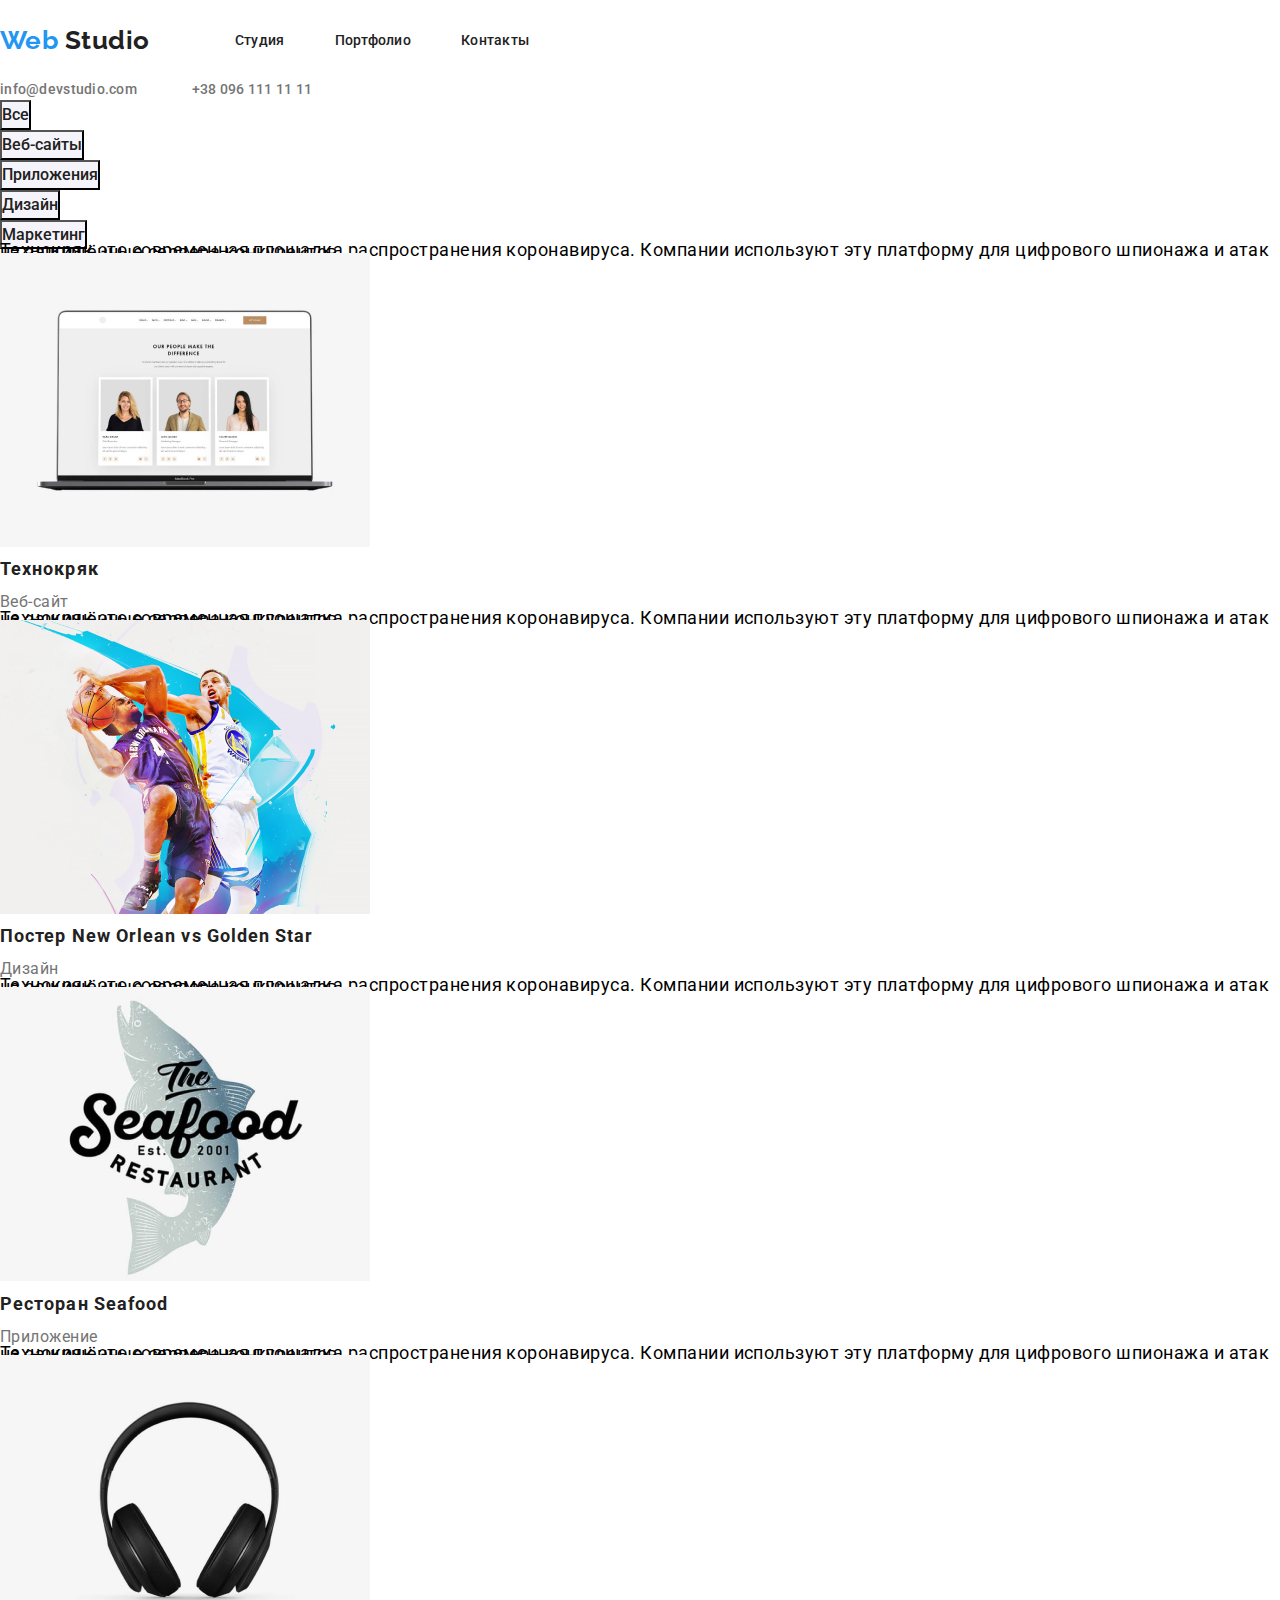
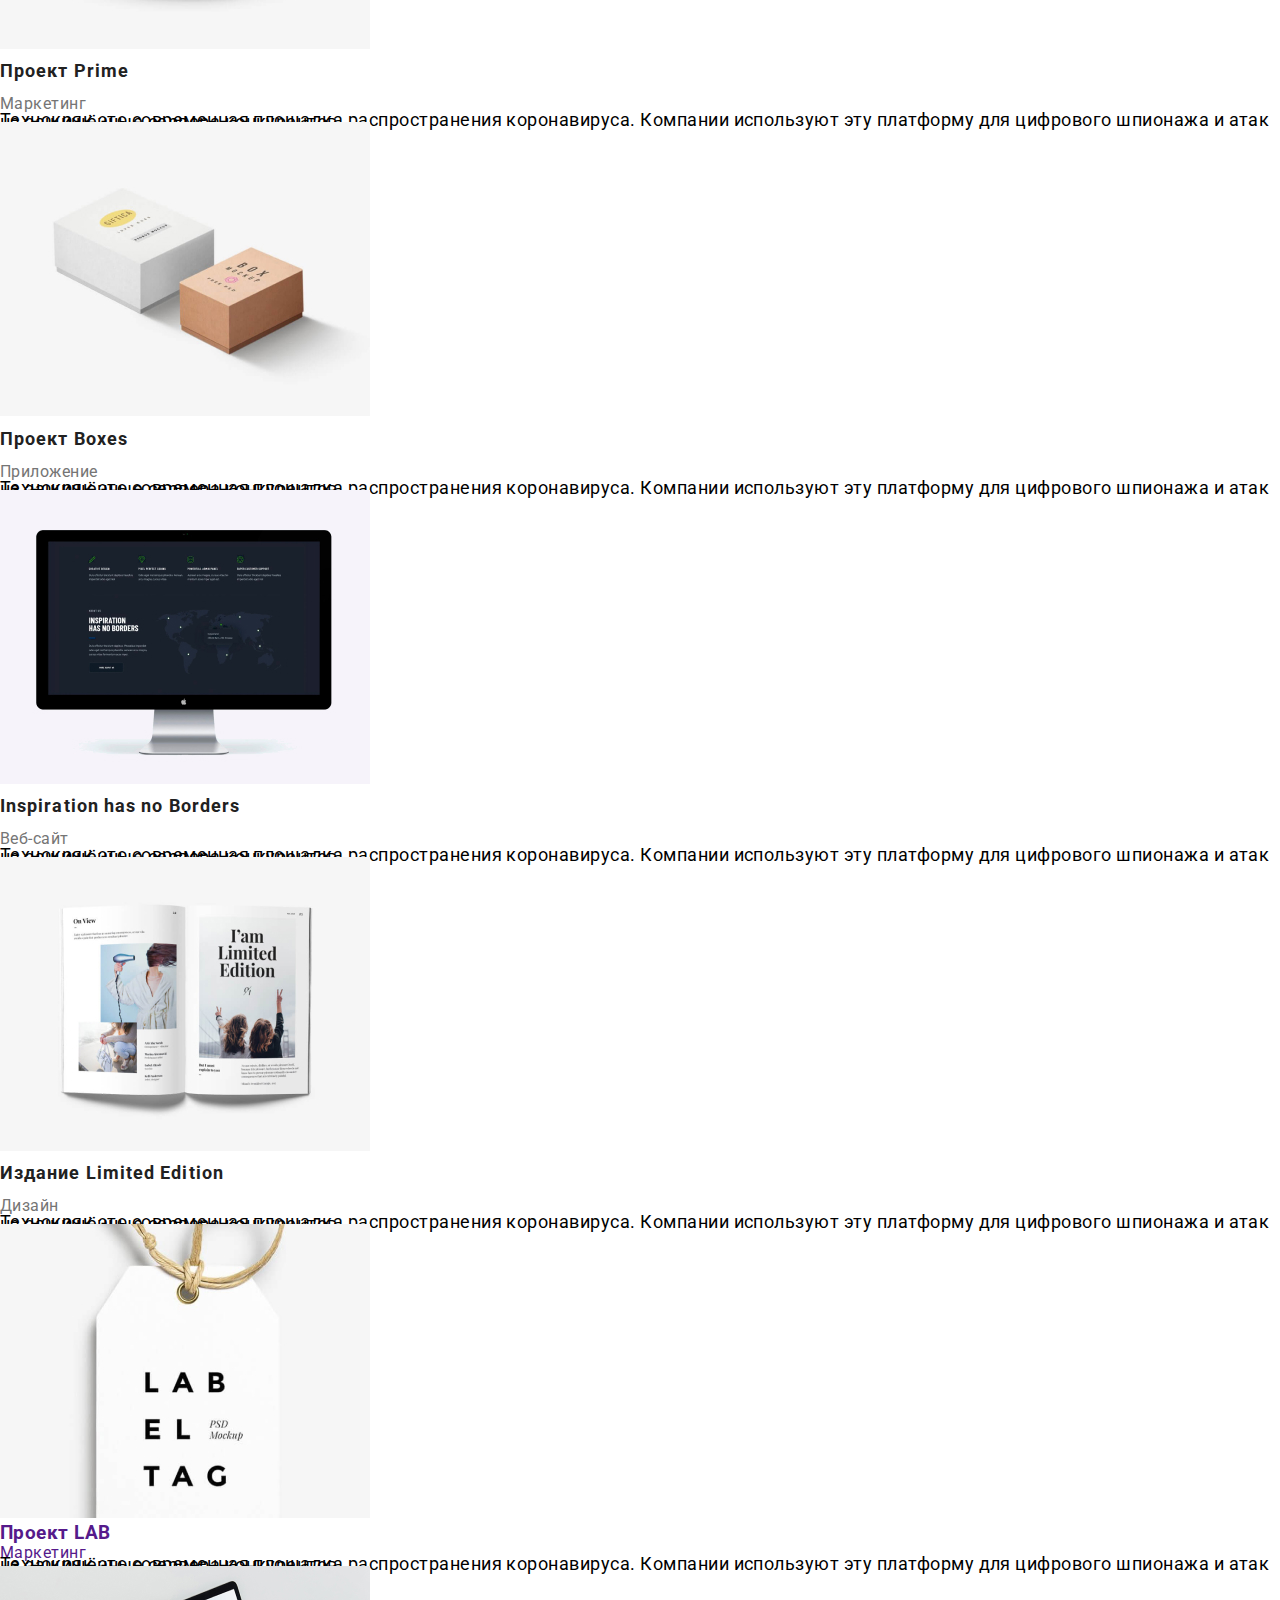
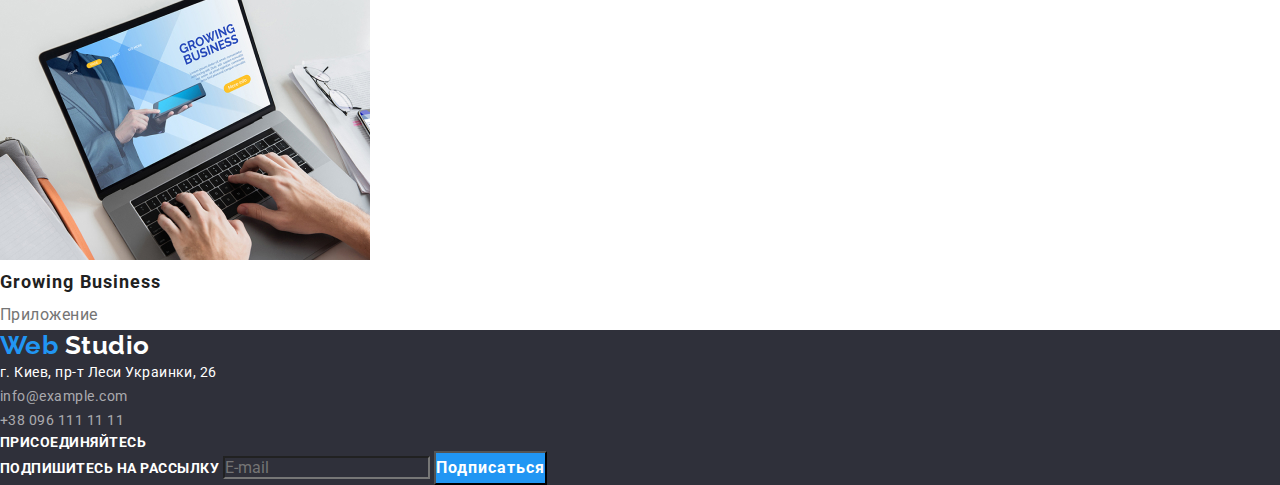
==== portfolio.html @ 24e85479 "Header и Hero" ====
<!DOCTYPE html>
<html lang="en">
<head>
    <meta charset="UTF-8">
    <meta name="viewport" content="width=device-width, initial-scale=1.0">
    <title>Portfolio</title>
    <link href="https://fonts.googleapis.com/css2?family=Raleway:wght@700&family=Roboto:wght@400;500;700;900&display=swap" rel="stylesheet">
    <link rel="stylesheet" href="./css/normalise.css">
    <link rel="stylesheet" href="./css/style.css"> 
    
</head>
<body>
<!-- Шапка сайта  -->
<header class=" Header">  
    <nav class="Navigation">
        <a href="./index.html" lang="en" class="Logo-full"><span class="Logo">Web</span> Studio</a>
  
<Ul class="navigation-list">
      
    <li class="navigation-list-item">
        <a href="./index.html" class="navigation-list-item-link link">Студия</a> 
    </li>
    <li class="navigation-list-item">
        <a href="./portfolio.html" class="navigation-list-item-link link">Портфолио</a> 
    </li>
    <li class="navigation-list-item">
        <a href="" class="navigation-list-item-link link">Контакты</a> 
    </li>
</Ul>
</nav>   
<!-- адресс -->
<address class="header-address">
    <a class="header-address-mail link" href="mailto:info@devstudio.com" >info@devstudio.com</a>
    <a class="header-address-tel link" href="tel:+380961111111" >+38 096 111 11 11</a> 
</address>
</header>
<!-- Основная часть -->
<main>
    <section class="projects-types">
        <h1 hidden > Проекты</h1>
      <ul  class="projects-types-list">
        
          <li class="projects-types-list-item">
              <button type="button" class="projects-list-btn">Все</button>
            </li>
          <li class="projects-list-item" >
              <button  type="button" class="projects-list-btn" >Веб-сайты</button>
            </li>
          <li class="projects-list-item" >
              <button  type="button" class="projects-list-btn" >Приложения</button>
            </li>
          <li class="projects-list-item" >
              <button  type="button" class="projects-list-btn" >Дизайн</button>
            </li>
          <li class="projects-list-item" >
              <button  type="button" class="projects-list-btn" >Маркетинг</button>
            </li>
      </ul>
    </section>
    <section class="projects-works">
    <ul>
        <li class="projects-works-list"> 
            <a href="" class="projects-works-list-link link">
                <p class="projects-works-text">Технокряк это современная площадка распространения коронавируса. Компании используют эту платформу для цифрового шпионажа и атак на защищённые сервера конкурентов.</p>
              <img src="./images-portfolio/img-1.jpg" alt="Проект-1" width="370" height="294">
               <h3 class="projects-works-title">Технокряк</h3>
               <p class="projects-works-name">Веб-сайт</p>
            
            </a>
           </li>
           <li class="projects-works-list"> 
               <a href="" class="projects-works-list-link link" >
                <p class="projects-works-text" >Технокряк это современная площадка распространения коронавируса. Компании используют эту платформу для цифрового шпионажа и атак на защищённые сервера конкурентов.</p>
               <img src="./images-portfolio/img-2.jpg" alt="Проект-2" width="370" height="294">
               <h3 class="projects-works-title" >Постер New Orlean vs Golden Star</h3>
               <p class="projects-works-name" >Дизайн</p>
            
            </a>
        </li>
        <li class="projects-works-list" > 
            <a href="" class="projects-works-list-link link" >
                <p class="projects-works-text" >Технокряк это современная площадка распространения коронавируса. Компании используют эту платформу для цифрового шпионажа и атак на защищённые сервера конкурентов.</p>
                <img src="./images-portfolio/img-3.jpg" alt="Проект-3" width="370" height="294">
              <h3 class="projects-works-title" >Ресторан Seafood</h3>
              <p class="projects-works-name" >Приложение</p>
            
            </a>
        </li>
           <li class="projects-works-list" > 
            <a href="" class="projects-works-list-link link" >
                <p class="projects-works-text" >Технокряк это современная площадка распространения коронавируса. Компании используют эту платформу для цифрового шпионажа и атак на защищённые сервера конкурентов.</p>
                <img src="./images-portfolio/img-4.jpg" alt="Проект-4" width="370" height="294">
              <h3 class="projects-works-title" >Проект Prime</h3>
              <p class="projects-works-name" >Маркетинг</p>
           
            </a>
        </li>
        <li class="projects-works-list">
             <a href="" class="projects-works-list-link link" >
                <p class="projects-works-text" >Технокряк это современная площадка распространения коронавируса. Компании используют эту платформу для цифрового шпионажа и атак на защищённые сервера конкурентов.</p>
              <img src="./images-portfolio/img-5.jpg" alt="Проект-5" width="370" height="294">
              <h3 class="projects-works-title" >Проект Boxes</h3>
              <p class="projects-works-name" >Приложение</p>

            </a>
        </li>
        <li class="projects-works-list" > 
            <a href="" class="projects-works-list-link link" >
                <p class="projects-works-text" >Технокряк это современная площадка распространения коронавируса. Компании используют эту платформу для цифрового шпионажа и атак на защищённые сервера конкурентов.</p>
              <img src="./images-portfolio/img-6.jpg" alt="Проект-6" width="370" height="294">
              <h3 class="projects-works-title" >Inspiration has no Borders</h3>
              <p class="projects-works-name" >Веб-сайт</p>

            </a>
        </li>
        <li class="projects-works-list" > 
            <a href="" class="projects-works-list-link link" >
                <p class="projects-works-text" >Технокряк это современная площадка распространения коронавируса. Компании используют эту платформу для цифрового шпионажа и атак на защищённые сервера конкурентов.</p>
              <img src="./images-portfolio/img-7.jpg" alt="Проект-7" width="370" height="294">
              <h3 class="projects-works-title" >Издание Limited Edition</h3>
              <p class="projects-works-name" >Дизайн</p>

            </a>
        </li>
        <li class="projects-works-list" > 
            <a href="" class="projects-works-list-link link" >
                <p class="projects-works-text" >Технокряк это современная площадка распространения коронавируса. Компании используют эту платформу для цифрового шпионажа и атак на защищённые сервера конкурентов.</p>
              <img src="./images-portfolio/img-8.jpg" alt="Проект-8" width="370" height="294">
              <h3>Проект LAB</h3>
              <p>Маркетинг</p>
            </a>
        </li>
        <li class="projects-works-list" > 
            <a href="" class="projects-works-list-link link" >
                <p class="projects-works-text" >Технокряк это современная площадка распространения коронавируса. Компании используют эту платформу для цифрового шпионажа и атак на защищённые сервера конкурентов.</p>
              <img src="./images-portfolio/img-9.jpg" alt="Проект-9" width="370" height="294">
              <h3 class="projects-works-title" >Growing Business</h3>
             <p class="projects-works-name" >Приложение</p>
            </a>
          </li>
</ul>
     </section>
</main>
    <!-- нижний колонтитул -->
<footer class="footer" >
        <a href="./index.html" lang="en" class="footer-logo link"> <span class="Logo">Web</span>  Studio</a>
    <address class="footer-address">
         <p class="footer-address-text">
        <a href="https://goo.gl/maps/vrVEEUY3mswcLjKn8" target="-blank" class="footer-address-text link">г. Киев, пр-т Леси Украинки, 26</a>  <br/>
        <a href="mailto:info@example.com" class="footer-address-text-link link" >info@example.com</a><br/>
        <a href="tel:+380961111111" class="footer-address-text-link link" >+38 096 111 11 11</a>
       </p>         
    </address>
    <div class="social-icons">
        <b class="social-icons-title" >присоединяйтесь</b>
        <ul class="social-icons-list">
            <li><a href="" aria-label="Иконка инстаграмма" class="ocial-icons-list-link link"></a>
            </li>
            <li><a href="" aria-label="Иконка Твиттера" class="ocial-icons-list-link link" ></a>
            </li>
            <li><a href="" aria-label="Иконка Фейсбука" class="ocial-icons-list-link link" ></a>
            </li>
            <li><a href="" aria-label="Иконка Линкиндина" class="ocial-icons-list-link link" ></a>
            </li> 
        </ul>
    </div>
    <div class="mailing-list">
        <b class="social-icons-title" >  Подпишитесь на рассылку    </b>
        <input  type="email" name="email" required="" placeholder="E-mail" class="mailing-list-input">
        <button  type="submit" class="mailing-list-btn">Подписаться</button>
    </div>
</footer>
    
</body>
</html>
---- css/normalise.css ----
/*! normalize.css v8.0.1 | MIT License | github.com/necolas/normalize.css */

/* Document
   ========================================================================== */

/**
 * 1. Correct the line height in all browsers.
 * 2. Prevent adjustments of font size after orientation changes in iOS.
 */

 html {
    line-height: 1.15; /* 1 */
    -webkit-text-size-adjust: 100%; /* 2 */
  }
  
  /* Sections
     ========================================================================== */
  
  /**
   * Remove the margin in all browsers.
   */
  
  body {
    margin: 0;
  }
  
  /**
   * Render the `main` element consistently in IE.
   */
  
  main {
    display: block;
  }
  
  /**
   * Correct the font size and margin on `h1` elements within `section` and
   * `article` contexts in Chrome, Firefox, and Safari.
   */
  
  h1 {
    font-size: 2em;
    margin: 0.67em 0;
  }
  
  /* Grouping content
     ========================================================================== */
  
  /**
   * 1. Add the correct box sizing in Firefox.
   * 2. Show the overflow in Edge and IE.
   */
  
  hr {
    box-sizing: content-box; /* 1 */
    height: 0; /* 1 */
    overflow: visible; /* 2 */
  }
  
  /**
   * 1. Correct the inheritance and scaling of font size in all browsers.
   * 2. Correct the odd `em` font sizing in all browsers.
   */
  
  pre {
    font-family: monospace, monospace; /* 1 */
    font-size: 1em; /* 2 */
  }
  
  /* Text-level semantics
     ========================================================================== */
  
  /**
   * Remove the gray background on active links in IE 10.
   */
  
  a {
    background-color: transparent;
  }
  
  /**
   * 1. Remove the bottom border in Chrome 57-
   * 2. Add the correct text decoration in Chrome, Edge, IE, Opera, and Safari.
   */
  
  abbr[title] {
    border-bottom: none; /* 1 */
    text-decoration: underline; /* 2 */
    text-decoration: underline dotted; /* 2 */
  }
  
  /**
   * Add the correct font weight in Chrome, Edge, and Safari.
   */
  
  b,
  strong {
    font-weight: bolder;
  }
  
  /**
   * 1. Correct the inheritance and scaling of font size in all browsers.
   * 2. Correct the odd `em` font sizing in all browsers.
   */
  
  code,
  kbd,
  samp {
    font-family: monospace, monospace; /* 1 */
    font-size: 1em; /* 2 */
  }
  
  /**
   * Add the correct font size in all browsers.
   */
  
  small {
    font-size: 80%;
  }
  
  /**
   * Prevent `sub` and `sup` elements from affecting the line height in
   * all browsers.
   */
  
  sub,
  sup {
    font-size: 75%;
    line-height: 0;
    position: relative;
    vertical-align: baseline;
  }
  
  sub {
    bottom: -0.25em;
  }
  
  sup {
    top: -0.5em;
  }
  
  /* Embedded content
     ========================================================================== */
  
  /**
   * Remove the border on images inside links in IE 10.
   */
  
  img {
    border-style: none;
  }
  
  /* Forms
     ========================================================================== */
  
  /**
   * 1. Change the font styles in all browsers.
   * 2. Remove the margin in Firefox and Safari.
   */
  
  button,
  input,
  optgroup,
  select,
  textarea {
    font-family: inherit; /* 1 */
    font-size: 100%; /* 1 */
    line-height: 1.15; /* 1 */
    margin: 0; /* 2 */
  }
  
  /**
   * Show the overflow in IE.
   * 1. Show the overflow in Edge.
   */
  
  button,
  input { /* 1 */
    overflow: visible;
  }
  
  /**
   * Remove the inheritance of text transform in Edge, Firefox, and IE.
   * 1. Remove the inheritance of text transform in Firefox.
   */
  
  button,
  select { /* 1 */
    text-transform: none;
  }
  
  /**
   * Correct the inability to style clickable types in iOS and Safari.
   */
  
  button,
  [type="button"],
  [type="reset"],
  [type="submit"] {
    -webkit-appearance: button;
  }
  
  /**
   * Remove the inner border and padding in Firefox.
   */
  
  button::-moz-focus-inner,
  [type="button"]::-moz-focus-inner,
  [type="reset"]::-moz-focus-inner,
  [type="submit"]::-moz-focus-inner {
    border-style: none;
    padding: 0;
  }
  
  /**
   * Restore the focus styles unset by the previous rule.
   */
  
  button:-moz-focusring,
  [type="button"]:-moz-focusring,
  [type="reset"]:-moz-focusring,
  [type="submit"]:-moz-focusring {
    outline: 1px dotted ButtonText;
  }
  
  /**
   * Correct the padding in Firefox.
   */
  
  fieldset {
    padding: 0.35em 0.75em 0.625em;
  }
  
  /**
   * 1. Correct the text wrapping in Edge and IE.
   * 2. Correct the color inheritance from `fieldset` elements in IE.
   * 3. Remove the padding so developers are not caught out when they zero out
   *    `fieldset` elements in all browsers.
   */
  
  legend {
    box-sizing: border-box; /* 1 */
    color: inherit; /* 2 */
    display: table; /* 1 */
    max-width: 100%; /* 1 */
    padding: 0; /* 3 */
    white-space: normal; /* 1 */
  }
  
  /**
   * Add the correct vertical alignment in Chrome, Firefox, and Opera.
   */
  
  progress {
    vertical-align: baseline;
  }
  
  /**
   * Remove the default vertical scrollbar in IE 10+.
   */
  
  textarea {
    overflow: auto;
  }
  
  /**
   * 1. Add the correct box sizing in IE 10.
   * 2. Remove the padding in IE 10.
   */
  
  [type="checkbox"],
  [type="radio"] {
    box-sizing: border-box; /* 1 */
    padding: 0; /* 2 */
  }
  
  /**
   * Correct the cursor style of increment and decrement buttons in Chrome.
   */
  
  [type="number"]::-webkit-inner-spin-button,
  [type="number"]::-webkit-outer-spin-button {
    height: auto;
  }
  
  /**
   * 1. Correct the odd appearance in Chrome and Safari.
   * 2. Correct the outline style in Safari.
   */
  
  [type="search"] {
    -webkit-appearance: textfield; /* 1 */
    outline-offset: -2px; /* 2 */
  }
  
  /**
   * Remove the inner padding in Chrome and Safari on macOS.
   */
  
  [type="search"]::-webkit-search-decoration {
    -webkit-appearance: none;
  }
  
  /**
   * 1. Correct the inability to style clickable types in iOS and Safari.
   * 2. Change font properties to `inherit` in Safari.
   */
  
  ::-webkit-file-upload-button {
    -webkit-appearance: button; /* 1 */
    font: inherit; /* 2 */
  }
  
  /* Interactive
     ========================================================================== */
  
  /*
   * Add the correct display in Edge, IE 10+, and Firefox.
   */
  
  details {
    display: block;
  }
  
  /*
   * Add the correct display in all browsers.
   */
  
  summary {
    display: list-item;
  }
  
  /* Misc
     ========================================================================== */
  
  /**
   * Add the correct display in IE 10+.
   */
  
  template {
    display: none;
  }
  
  /**
   * Add the correct display in IE 10.
   */
  
  [hidden] {
    display: none;
  }
---- css/style.css ----
html{

box-sizing: border-box;


}

*,
*::before,
*::after{

    box-sizing: inherit;
    margin: 0;
    padding: 0; 
}


:root{
--primary-title-color: #212121;
--primary-text-color: #757575;
--accent-color: #2196F3;
--primary-white-color: #FFFFFF;
--secondary-white-color:#F5F4FA;
--primary-background-colorrgba: rgba(47, 48, 58, 0.8);
}


h1 {
    margin: 0;
  }

ul{

    list-style-type: none;
   

}
body{

    font-family: 'Roboto', sans-serif;
    font-style: normal;
    letter-spacing: 0.03em;
    
    background: var(--primary-white-color);
         
}
.link{

    text-decoration: none;

        
}

.conteiner{
  width: 1200px;
  padding-left: 15px;
  padding-right: 15px;
  margin-left: auto;
  margin-right: auto;

}

.Header .conteiner{

    display: flex;
    align-items: center;
    justify-content: space-between;
    
}

/* Header navigation */

.Navigation{

    display: flex;
    align-items: center;
}


.navigation-list{

   display: flex;

}

.navigation-list-item:not(:last-child) {

    margin-right: 50px;
}


/* Второй вариант */
/* .navigation-list-item + .navigation-list-item{

    margin-left: 50px;
} */


.navigation-list-item-link{
    display: block;
    padding-top: 32px;
    padding-bottom: 32px;

    color: var(--primary-title-color);
    
    font-weight: 500;
    font-size: 14px;
    line-height: 1.143;
    letter-spacing: 0.02em;
    list-style-type: none;  
    
}

.navigation-list a:hover,
.navigation-list a:focus{

    color: var(--accent-color);

}

/* Header Adress */

  


.header-utils{
    display: flex;
    

} 

/* .header-address .link{
    display: block;
    padding-top: 32px;
    padding-bottom: 32px;
    

} */
 


.header-address .link:not(:last-child){

    margin-right: 50px;


}

.header-address-mail{

    font-style: normal;
    font-weight: 500;
    font-size: 14px;
    line-height: 1.42;
    letter-spacing: 0.02em;
    
    color:  var(--primary-text-color);
}
.header-address-tel{

    font-style: normal;
    font-weight: 500;
    font-size: 14px;
    line-height: 1.42;
    letter-spacing: 0.02em;
    
    color: var(--primary-text-color);

}
.header-address a:hover,
.header-address a:focus{

    color: var(--accent-color);
}

/* Logotip */
.Logo-full{
    margin-right: 85px;

    font-family: 'Raleway', sans-serif;
    text-decoration: none;
    font-weight: 700;
    font-size: 26px;
    line-height: 1.19;
    
    color: var(--primary-title-color);

}
.Logo {
    
    color: var(--accent-color);
}

/* Главная  часть */

.Main{

 
    width: 1600px;
    height: 800px;

    background: var(--primary-background-colorrgba);

}

.main-part{

    text-align: center;
    

}

.main-part-title {

    font-weight: 900;
    font-size: 44px;
    line-height: 1.364;
    /* text-align: center; */
    letter-spacing: 0.06em;
    text-transform: uppercase;
    margin-bottom: 40px;
    padding-top: 200px;
    
   
    color: var(--primary-white-color);
   
}
.main-part-btn {
    /* display: block;
    margin-left: auto;
    margin-right: auto; */

    width: 200px;
    height: 50px; 

    font-family: inherit;
    font-weight: 900;
    font-size: 16px;
    line-height: 1.87;
    letter-spacing: 0.06em;
    

    background: var(--accent-color);
    box-shadow: 0px 4px 4px rgba(0, 0, 0, 0.15);
    border-radius: 4px;
    color:var(--primary-white-color);

}

 /* Наши преимущества */

 .advantage-list{

    display: flex;
    margin-top: 94px;
 }



 .advantage-list-item:not(:last-child){

    margin-right: 30px;

 }
.advantage-list-item-title{
 

    font-weight: 700;
    font-size: 14px;
    line-height: 1.143;
    text-transform: uppercase;
    
    color: var(--primary-title-color);
}

.advantage-list-item{
    width: 270px;
    height: 120px;
 background-color: #F5F4FA;
 
}


.advantage-list-item-text{

    font-size: 14px;
    line-height: 1.714;
    
    color: var(--primary-text-color);

}
.second-title{


    font-weight: 700;
    font-size: 36px;
    line-height: 1.167;
    text-align: center;
    
    color: var(--primary-title-color);

    /* Чем мы занимаемся */
}
.works{
    margin-top: 94px;
}
.works-list{
    display: flex;
   
}

.works-list-item-text{
   
    font-weight: 700;
    font-size: 14px;
    line-height: 1.143;
    text-align: center;
    text-transform: uppercase;
    
    color: var(--primary-white-color);
    background: var(--primary-background-colorrgba);
}


/* Сотрудники */
.team{

    background: var(--secondary-white-color);
    
}

.team-list{
    
    background: var(--primary-white-color);
    
}
.team-list-item-name{

  
    font-weight: 500;
    font-size: 16px;
    line-height: 1.188;
    text-align: center;
    
    color: var(--primary-title-color);
}

.team-list-item-profession{

    font-size: 16px;
    line-height: 1.188;
    text-align: center;
    
    color: var(--primary-text-color);
    
}

/* Клиенты */

.clients-list a:hover,
.clients-list a:focus{

    color: var(--accent-color);
}

/* Footer */

.footer {

    background: #2F303A;
}
/* Footer Logo */

.footer-logo{

    font-family: Raleway;
    font-weight: 700;
    font-size: 26px;
    line-height: 1.192;
    
    color: var(--primary-white-color);

}
.footer-address-text{
    
    font-style: normal;
    font-size: 14px;
    line-height: 1.71;
    
    color: var(--primary-white-color);
}

.footer-address-text-link{

    font-size: 14px;
    line-height: 1.71px;
       
    color: rgba(255, 255, 255, 0.6);

}

.footer-address a:hover,
.footer-address a:focus{

   color: var(--accent-color);
}
.social-icons-title{
  
    font-weight: 700;
    font-size: 14px;
    line-height: 1.143;
    text-transform: uppercase;

    color: var(--primary-white-color);

}

/* Footer кнопки */
.mailing-list-btn{
    
    font-weight: 700;
    font-size: 16px;
    line-height: 1.87;
    font-family: inherit; 
    letter-spacing: 0.06em;

    color:var(--primary-white-color);
    background: var(--accent-color);
}
.mailing-list-input{
 
    font-weight: normal;
    font-size: 16px;
    line-height: 1.25px;
         
    
    background: #2F303A;
    color: rgba(255, 255, 255, 0.6);

    /* Страница портфолио */
}
.projects-list-btn{
   
    font-weight: 500;
    font-size: 16px;
    line-height: 1.62;
    font-family: inherit;

    text-align: center;

    color: var(--primary-title-color);
    background: var(--secondary-white-color);
}
.projects-list-btn:hover,
.projects-list-btn:focus{

    color: var(--primary-white-color);
    background: var(--accent-color);

}
.projects-works-title{
    
    font-weight: 700;
    font-size: 18px;
    line-height: 2.0;
    letter-spacing: 0.06em;

    color: var(--primary-title-color);
}
.projects-works-name{
   
    font-size: 16px;
    line-height: 1.87;
    
    color: var(--primary-text-color);
}
.projects-works-text{

    font-weight: normal;
    font-size: 18px;
    line-height: 1.56px;

    color: #000000;
}
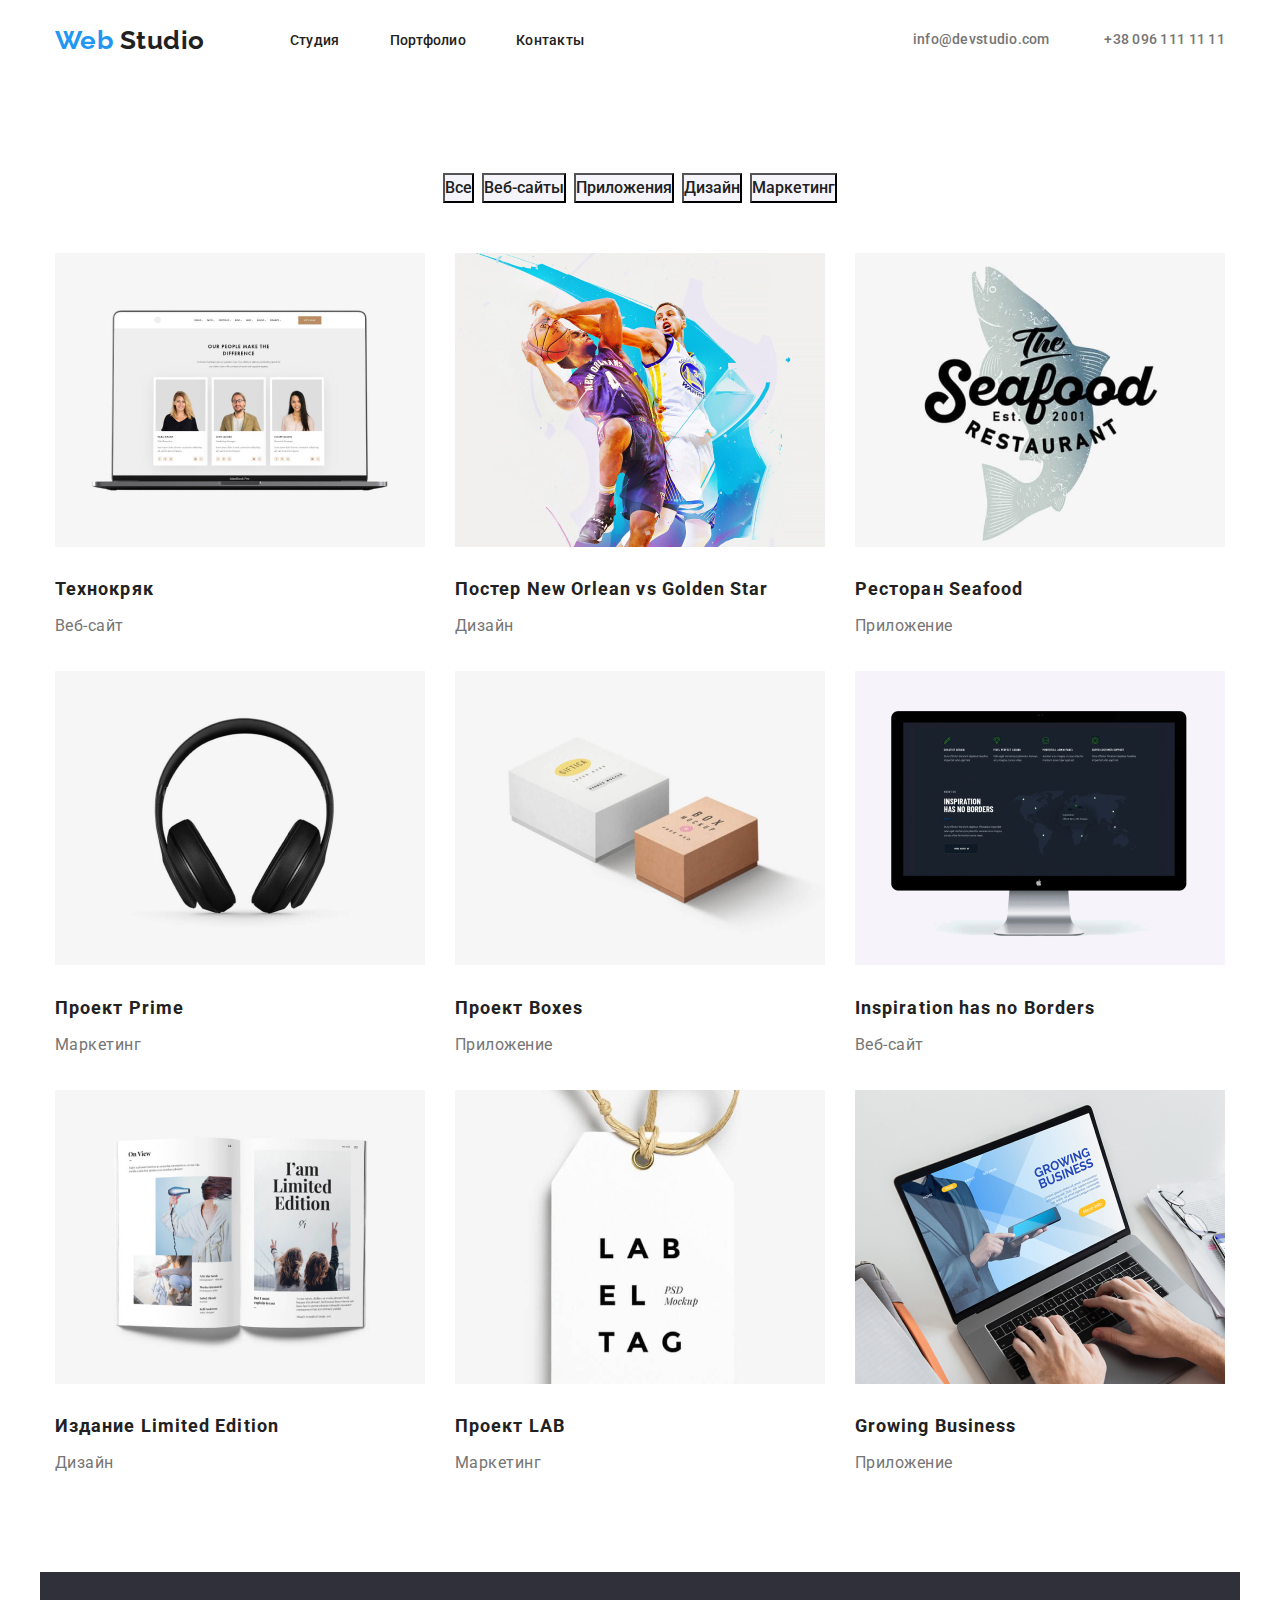
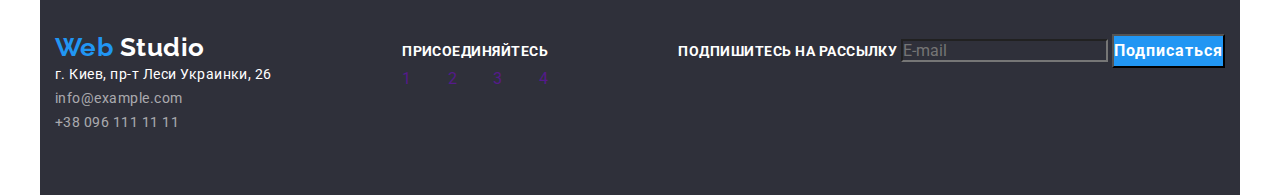
==== commit 4553331d: "c Портфолио" ====
--- a/portfolio.html
+++ b/portfolio.html
@@ -11,57 +11,63 @@
 </head>
 <body>
 <!-- Шапка сайта  -->
-<header class=" Header">  
-    <nav class="Navigation">
-        <a href="./index.html" lang="en" class="Logo-full"><span class="Logo">Web</span> Studio</a>
-  
-<Ul class="navigation-list">
-      
-    <li class="navigation-list-item">
-        <a href="./index.html" class="navigation-list-item-link link">Студия</a> 
-    </li>
-    <li class="navigation-list-item">
-        <a href="./portfolio.html" class="navigation-list-item-link link">Портфолио</a> 
-    </li>
-    <li class="navigation-list-item">
-        <a href="" class="navigation-list-item-link link">Контакты</a> 
-    </li>
-</Ul>
-</nav>   
-<!-- адресс -->
-<address class="header-address">
-    <a class="header-address-mail link" href="mailto:info@devstudio.com" >info@devstudio.com</a>
-    <a class="header-address-tel link" href="tel:+380961111111" >+38 096 111 11 11</a> 
-</address>
-</header>
+<header class="Header" >  
+    <div class="conteiner">
+      <nav class="Navigation">
+     <a href="./index.html" lang="en" class="Logo-full"><span class="Logo">Web</span> Studio</a>
+ 
+ <Ul class="navigation-list">
+   
+ <li class="navigation-list-item">
+     <a href="" class="navigation-list-item-link link">Студия</a> 
+ </li>
+ <li class="navigation-list-item">
+     <a href="./portfolio.html" class="navigation-list-item-link link">Портфолио</a> 
+ </li>
+ <li class="navigation-list-item">
+     <a href="" class="navigation-list-item-link link">Контакты</a> 
+ </li>
+ </Ul>
+ </nav>   
+ <!-- адресс -->
+   <div class="header-utils" >
+     <address class="header-address">
+     <a class="header-address-mail link" href="mailto:info@devstudio.com" >info@devstudio.com</a>
+     <a class="header-address-tel link" href="tel:+380961111111" >+38 096 111 11 11</a> 
+     </address>
+ </div>
+ 
+ </div>
+     
+ </header>
 <!-- Основная часть -->
 <main>
-    <section class="projects-types">
+    <section class="projects-types conteiner">
         <h1 hidden > Проекты</h1>
       <ul  class="projects-types-list">
         
           <li class="projects-types-list-item">
               <button type="button" class="projects-list-btn">Все</button>
             </li>
-          <li class="projects-list-item" >
+          <li class="projects-types-list-item" >
               <button  type="button" class="projects-list-btn" >Веб-сайты</button>
             </li>
-          <li class="projects-list-item" >
+          <li class="projects-types-list-item" >
               <button  type="button" class="projects-list-btn" >Приложения</button>
             </li>
-          <li class="projects-list-item" >
+          <li class="projects-types-list-item" >
               <button  type="button" class="projects-list-btn" >Дизайн</button>
             </li>
-          <li class="projects-list-item" >
+          <li class="projects-types-list-item" >
               <button  type="button" class="projects-list-btn" >Маркетинг</button>
             </li>
       </ul>
     </section>
-    <section class="projects-works">
-    <ul>
+    <section class="projects-works ">
+    <ul class="projects-works-team conteiner">
         <li class="projects-works-list"> 
             <a href="" class="projects-works-list-link link">
-                <p class="projects-works-text">Технокряк это современная площадка распространения коронавируса. Компании используют эту платформу для цифрового шпионажа и атак на защищённые сервера конкурентов.</p>
+                <p class="projects-works-text" hidden>Технокряк это современная площадка распространения коронавируса. Компании используют эту платформу для цифрового шпионажа и атак на защищённые сервера конкурентов.</p>
               <img src="./images-portfolio/img-1.jpg" alt="Проект-1" width="370" height="294">
                <h3 class="projects-works-title">Технокряк</h3>
                <p class="projects-works-name">Веб-сайт</p>
@@ -70,7 +76,7 @@
            </li>
            <li class="projects-works-list"> 
                <a href="" class="projects-works-list-link link" >
-                <p class="projects-works-text" >Технокряк это современная площадка распространения коронавируса. Компании используют эту платформу для цифрового шпионажа и атак на защищённые сервера конкурентов.</p>
+                <p class="projects-works-text" hidden>Технокряк это современная площадка распространения коронавируса. Компании используют эту платформу для цифрового шпионажа и атак на защищённые сервера конкурентов.</p>
                <img src="./images-portfolio/img-2.jpg" alt="Проект-2" width="370" height="294">
                <h3 class="projects-works-title" >Постер New Orlean vs Golden Star</h3>
                <p class="projects-works-name" >Дизайн</p>
@@ -79,7 +85,7 @@
         </li>
         <li class="projects-works-list" > 
             <a href="" class="projects-works-list-link link" >
-                <p class="projects-works-text" >Технокряк это современная площадка распространения коронавируса. Компании используют эту платформу для цифрового шпионажа и атак на защищённые сервера конкурентов.</p>
+                <p class="projects-works-text" hidden>Технокряк это современная площадка распространения коронавируса. Компании используют эту платформу для цифрового шпионажа и атак на защищённые сервера конкурентов.</p>
                 <img src="./images-portfolio/img-3.jpg" alt="Проект-3" width="370" height="294">
               <h3 class="projects-works-title" >Ресторан Seafood</h3>
               <p class="projects-works-name" >Приложение</p>
@@ -88,7 +94,7 @@
         </li>
            <li class="projects-works-list" > 
             <a href="" class="projects-works-list-link link" >
-                <p class="projects-works-text" >Технокряк это современная площадка распространения коронавируса. Компании используют эту платформу для цифрового шпионажа и атак на защищённые сервера конкурентов.</p>
+                <p class="projects-works-text" hidden>Технокряк это современная площадка распространения коронавируса. Компании используют эту платформу для цифрового шпионажа и атак на защищённые сервера конкурентов.</p>
                 <img src="./images-portfolio/img-4.jpg" alt="Проект-4" width="370" height="294">
               <h3 class="projects-works-title" >Проект Prime</h3>
               <p class="projects-works-name" >Маркетинг</p>
@@ -97,7 +103,7 @@
         </li>
         <li class="projects-works-list">
              <a href="" class="projects-works-list-link link" >
-                <p class="projects-works-text" >Технокряк это современная площадка распространения коронавируса. Компании используют эту платформу для цифрового шпионажа и атак на защищённые сервера конкурентов.</p>
+                <p class="projects-works-text" hidden>Технокряк это современная площадка распространения коронавируса. Компании используют эту платформу для цифрового шпионажа и атак на защищённые сервера конкурентов.</p>
               <img src="./images-portfolio/img-5.jpg" alt="Проект-5" width="370" height="294">
               <h3 class="projects-works-title" >Проект Boxes</h3>
               <p class="projects-works-name" >Приложение</p>
@@ -106,7 +112,7 @@
         </li>
         <li class="projects-works-list" > 
             <a href="" class="projects-works-list-link link" >
-                <p class="projects-works-text" >Технокряк это современная площадка распространения коронавируса. Компании используют эту платформу для цифрового шпионажа и атак на защищённые сервера конкурентов.</p>
+                <p class="projects-works-text" hidden>Технокряк это современная площадка распространения коронавируса. Компании используют эту платформу для цифрового шпионажа и атак на защищённые сервера конкурентов.</p>
               <img src="./images-portfolio/img-6.jpg" alt="Проект-6" width="370" height="294">
               <h3 class="projects-works-title" >Inspiration has no Borders</h3>
               <p class="projects-works-name" >Веб-сайт</p>
@@ -115,7 +121,7 @@
         </li>
         <li class="projects-works-list" > 
             <a href="" class="projects-works-list-link link" >
-                <p class="projects-works-text" >Технокряк это современная площадка распространения коронавируса. Компании используют эту платформу для цифрового шпионажа и атак на защищённые сервера конкурентов.</p>
+                <p class="projects-works-text" hidden>Технокряк это современная площадка распространения коронавируса. Компании используют эту платформу для цифрового шпионажа и атак на защищённые сервера конкурентов.</p>
               <img src="./images-portfolio/img-7.jpg" alt="Проект-7" width="370" height="294">
               <h3 class="projects-works-title" >Издание Limited Edition</h3>
               <p class="projects-works-name" >Дизайн</p>
@@ -124,15 +130,15 @@
         </li>
         <li class="projects-works-list" > 
             <a href="" class="projects-works-list-link link" >
-                <p class="projects-works-text" >Технокряк это современная площадка распространения коронавируса. Компании используют эту платформу для цифрового шпионажа и атак на защищённые сервера конкурентов.</p>
+                <p class="projects-works-text" hidden>Технокряк это современная площадка распространения коронавируса. Компании используют эту платформу для цифрового шпионажа и атак на защищённые сервера конкурентов.</p>
               <img src="./images-portfolio/img-8.jpg" alt="Проект-8" width="370" height="294">
-              <h3>Проект LAB</h3>
-              <p>Маркетинг</p>
+              <h3 class="projects-works-title" >Проект LAB</h3>
+              <p class="projects-works-name" >Маркетинг</p>
             </a>
         </li>
         <li class="projects-works-list" > 
             <a href="" class="projects-works-list-link link" >
-                <p class="projects-works-text" >Технокряк это современная площадка распространения коронавируса. Компании используют эту платформу для цифрового шпионажа и атак на защищённые сервера конкурентов.</p>
+                <p class="projects-works-text" hidden>Технокряк это современная площадка распространения коронавируса. Компании используют эту платформу для цифрового шпионажа и атак на защищённые сервера конкурентов.</p>
               <img src="./images-portfolio/img-9.jpg" alt="Проект-9" width="370" height="294">
               <h3 class="projects-works-title" >Growing Business</h3>
              <p class="projects-works-name" >Приложение</p>
@@ -142,25 +148,25 @@
      </section>
 </main>
     <!-- нижний колонтитул -->
-<footer class="footer" >
-        <a href="./index.html" lang="en" class="footer-logo link"> <span class="Logo">Web</span>  Studio</a>
-    <address class="footer-address">
-         <p class="footer-address-text">
-        <a href="https://goo.gl/maps/vrVEEUY3mswcLjKn8" target="-blank" class="footer-address-text link">г. Киев, пр-т Леси Украинки, 26</a>  <br/>
-        <a href="mailto:info@example.com" class="footer-address-text-link link" >info@example.com</a><br/>
-        <a href="tel:+380961111111" class="footer-address-text-link link" >+38 096 111 11 11</a>
-       </p>         
-    </address>
+    <footer class="footer conteiner" >
+        <div><a href="./index.html" lang="en" class="footer-logo link"> <span class="Logo">Web</span>  Studio</a>
+            <address class="footer-address">
+                <p class="footer-address-text">
+                <a href="https://goo.gl/maps/vrVEEUY3mswcLjKn8" target="-blank" class="footer-address-text link">г. Киев, пр-т Леси Украинки, 26</a>  <br/>
+                <a href="mailto:info@example.com" class="footer-address-text-link link" >info@example.com</a><br/>
+                <a href="tel:+380961111111" class="footer-address-text-link link" >+38 096 111 11 11</a>
+               </p>         
+            </address></div> 
     <div class="social-icons">
         <b class="social-icons-title" >присоединяйтесь</b>
         <ul class="social-icons-list">
-            <li><a href="" aria-label="Иконка инстаграмма" class="ocial-icons-list-link link"></a>
+            <li><a href="" aria-label="Иконка инстаграмма" class="social-icons-list-link link">1</a>
             </li>
-            <li><a href="" aria-label="Иконка Твиттера" class="ocial-icons-list-link link" ></a>
+            <li><a href="" aria-label="Иконка Твиттера" class="social-icons-list-link link" >2</a>
             </li>
-            <li><a href="" aria-label="Иконка Фейсбука" class="ocial-icons-list-link link" ></a>
+            <li><a href="" aria-label="Иконка Фейсбука" class="social-icons-list-link link" >3</a>
             </li>
-            <li><a href="" aria-label="Иконка Линкиндина" class="ocial-icons-list-link link" ></a>
+            <li><a href="" aria-label="Иконка Линкиндина" class="social-icons-list-link link" >4</a>
             </li> 
         </ul>
     </div>
@@ -169,7 +175,7 @@
         <input  type="email" name="email" required="" placeholder="E-mail" class="mailing-list-input">
         <button  type="submit" class="mailing-list-btn">Подписаться</button>
     </div>
-</footer>
+    </footer>
     
 </body>
 </html>--- a/css/style.css
+++ b/css/style.css
@@ -218,7 +218,7 @@
     /* text-align: center; */
     letter-spacing: 0.06em;
     text-transform: uppercase;
-    margin-bottom: 40px;
+    margin-bottom: 30px;
     padding-top: 200px;
     
    
@@ -252,18 +252,21 @@
  .advantage-list{
 
     display: flex;
-    margin-top: 94px;
+    padding-top: 94px;
+    padding-bottom: 94px;
+   
  }
 
 
 
- .advantage-list-item:not(:last-child){
+.advantage-list-item:not(:last-child){
 
     margin-right: 30px;
 
  }
 .advantage-list-item-title{
- 
+padding-top: 30px; 
+padding-bottom: 10px;
 
     font-weight: 700;
     font-size: 14px;
@@ -274,12 +277,18 @@
 }
 
 .advantage-list-item{
+    
+
+ 
+}
+
+.advantage-list-fon{
+
     width: 270px;
     height: 120px;
- background-color: #F5F4FA;
- 
-}
-
+    background: #F5F4FA;
+    text-align: center;
+}
 
 .advantage-list-item-text{
 
@@ -290,7 +299,7 @@
 
 }
 .second-title{
-
+   margin-bottom: 50px;
 
     font-weight: 700;
     font-size: 36px;
@@ -302,14 +311,25 @@
     /* Чем мы занимаемся */
 }
 .works{
-    margin-top: 94px;
+    padding-bottom: 94px;
+
 }
 .works-list{
     display: flex;
    
 }
+.works-list-item:not(:last-child){
+
+    margin-right: 30px;
+}
 
 .works-list-item-text{
+    width: 370px;
+    height: 70px;
+    padding-top: 27px;
+    padding-bottom: 27px;
+    
+    
    
     font-weight: 700;
     font-size: 14px;
@@ -323,19 +343,35 @@
 
 
 /* Сотрудники */
+
 .team{
-
+    padding-top: 94px;
+    padding-bottom: 94px;
     background: var(--secondary-white-color);
     
+        
+}
+
+.team-list-item:not(:last-child){
+
+    margin-right: 30px;
 }
 
 .team-list{
-    
+    display: flex;
+    justify-content: space-between;
+    
+    
+}
+
+.team-list-item{
+
     background: var(--primary-white-color);
-    
+    box-shadow: 0px 2px 1px rgba(0, 0, 0, 0.2), 0px 1px 1px rgba(0, 0, 0, 0.14), 0px 1px 3px rgba(0, 0, 0, 0.12);
+    border-radius: 0px 0px 4px 4px;
 }
 .team-list-item-name{
-
+   margin-top: 30px;
   
     font-weight: 500;
     font-size: 16px;
@@ -343,10 +379,12 @@
     text-align: center;
     
     color: var(--primary-title-color);
+    
 }
 
 .team-list-item-profession{
-
+    margin-top: 10px;
+    
     font-size: 16px;
     line-height: 1.188;
     text-align: center;
@@ -355,6 +393,20 @@
     
 }
 
+.social{
+
+    display: flex;
+    margin-top: 16px;
+    margin-bottom: 24px;
+    justify-content:space-around;
+}
+
+.social-item:not(:last-child){
+
+    margin-right: 10px;
+}
+
+}
 /* Клиенты */
 
 .clients-list a:hover,
@@ -363,12 +415,44 @@
     color: var(--accent-color);
 }
 
+.clients-list{
+    display: flex;
+}
+.clients-list li{
+
+    width: 170px;
+    line-height: 90px;
+    border: 1px solid #AFB1B8;
+    box-sizing: border-box;
+    border-radius: 4px;
+}
+
+.clients-list-item{
+    display: block;
+}
+
+.clients-list-item:not(:last-child){
+
+    margin-right: 30px;
+}
+.clients{
+
+    padding-top: 94px;
+    padding-bottom: 94px;
+
+}
+
 /* Footer */
 
 .footer {
-
-    background: #2F303A;
-}
+  
+   background: #2F303A;
+
+   
+   
+}
+
+
 /* Footer Logo */
 
 .footer-logo{
@@ -404,6 +488,24 @@
 
    color: var(--accent-color);
 }
+
+.footer.conteiner{
+
+        display: flex;
+       justify-content: space-between;
+        padding-top: 60px;
+        padding-bottom: 60px;
+        align-items: baseline;
+        
+    }
+   
+.social-icons-list{
+
+    display: flex;
+    margin-top: 10px;
+    justify-content: space-between;
+}
+
 .social-icons-title{
   
     font-weight: 700;
@@ -416,6 +518,11 @@
 }
 
 /* Footer кнопки */
+
+.mailing-list{
+    display: block;
+}
+
 .mailing-list-btn{
     
     font-weight: 700;
@@ -436,9 +543,22 @@
     
     background: #2F303A;
     color: rgba(255, 255, 255, 0.6);
-
+}
     /* Страница портфолио */
-}
+
+.projects-types-list{
+
+    display: flex;
+    padding-top: 93px;
+    justify-content:center;
+    padding-bottom: 50px;
+
+}
+.projects-types-list-item:not(:last-child){
+
+    margin-right: 8px;
+}
+
 .projects-list-btn{
    
     font-weight: 500;
@@ -458,7 +578,27 @@
     background: var(--accent-color);
 
 }
+
+.projects-works-team{
+
+    display: flex;
+    flex-wrap:wrap;
+    padding-bottom: 94px;
+}
+
+.projects-works-list:not(:nth-child(3n)){
+
+    margin-right: 30px;
+}
+.projects-works-list:not(:nth-last-child(-n + 3)){
+
+    margin-bottom: 30px;
+}
+
+
 .projects-works-title{
+
+    margin-top: 20px;
     
     font-weight: 700;
     font-size: 18px;
@@ -468,7 +608,8 @@
     color: var(--primary-title-color);
 }
 .projects-works-name{
-   
+    margin-top: 4px;
+
     font-size: 16px;
     line-height: 1.87;
     
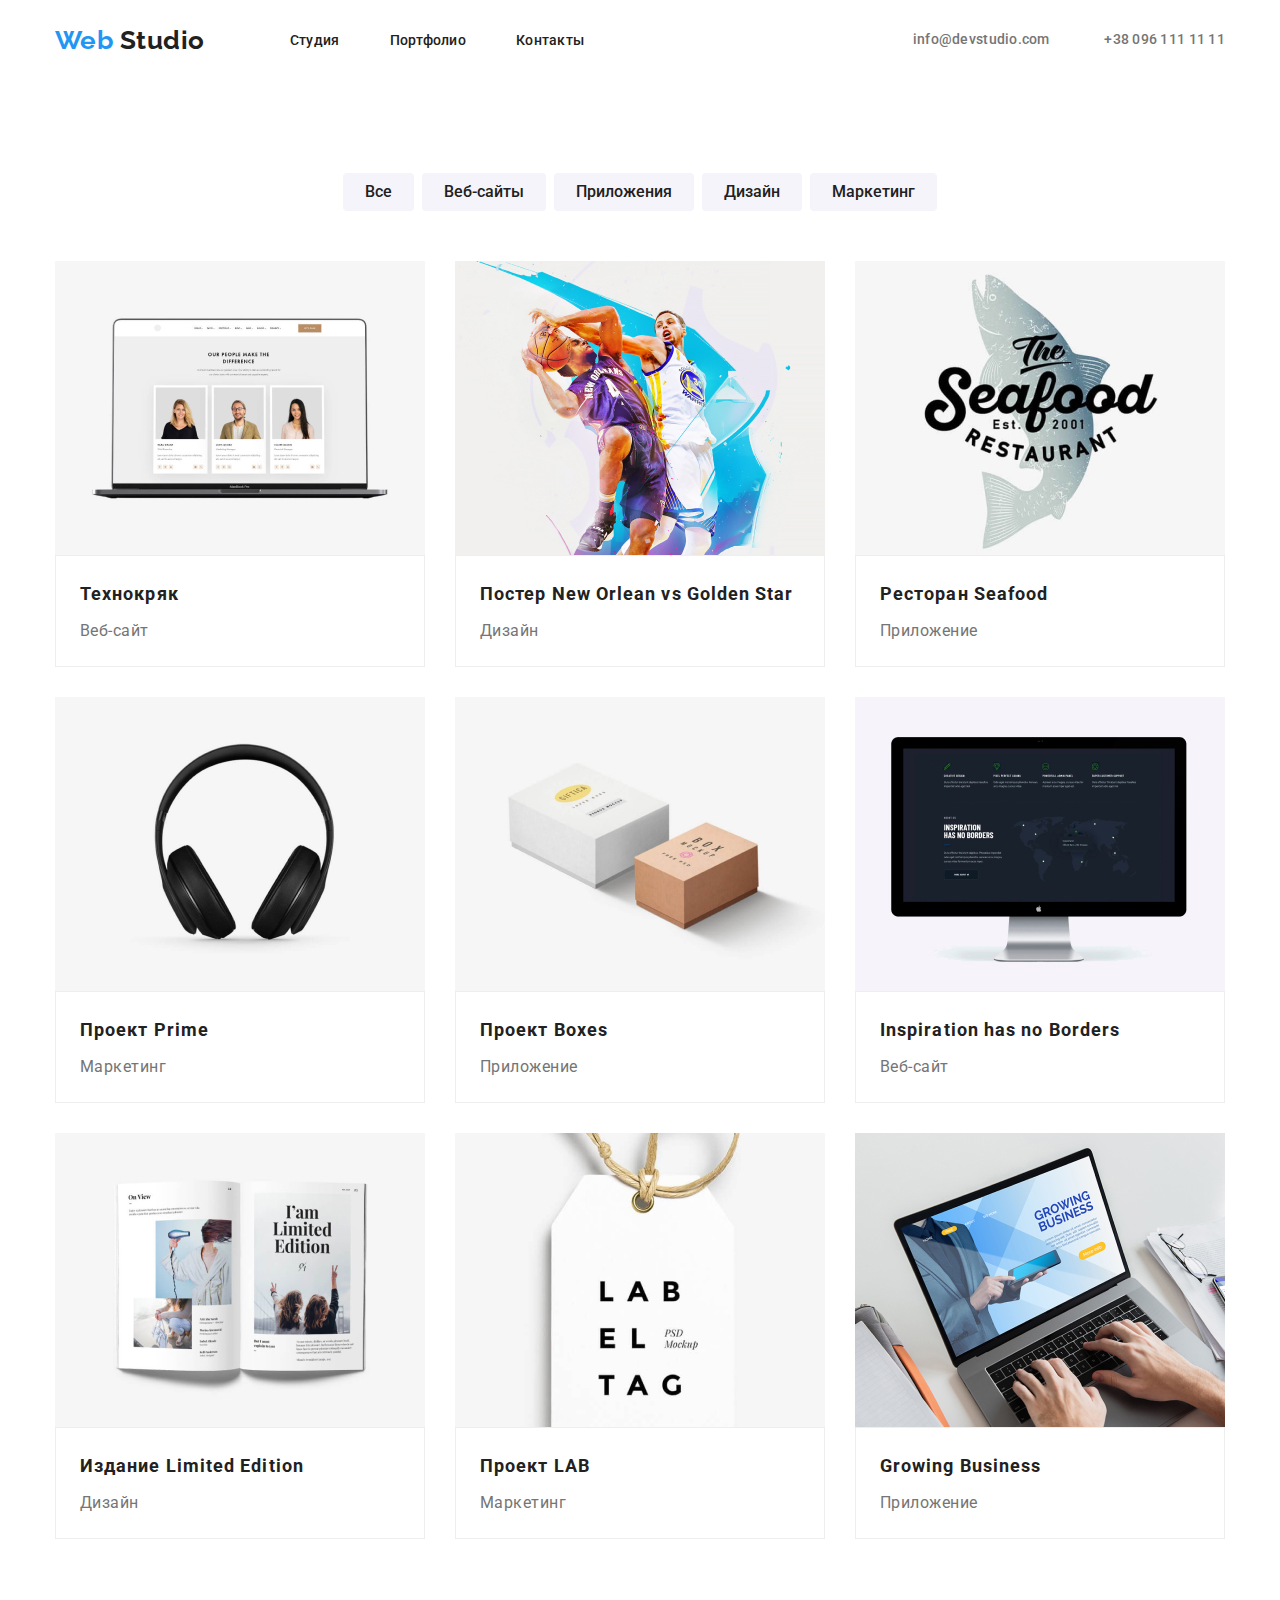
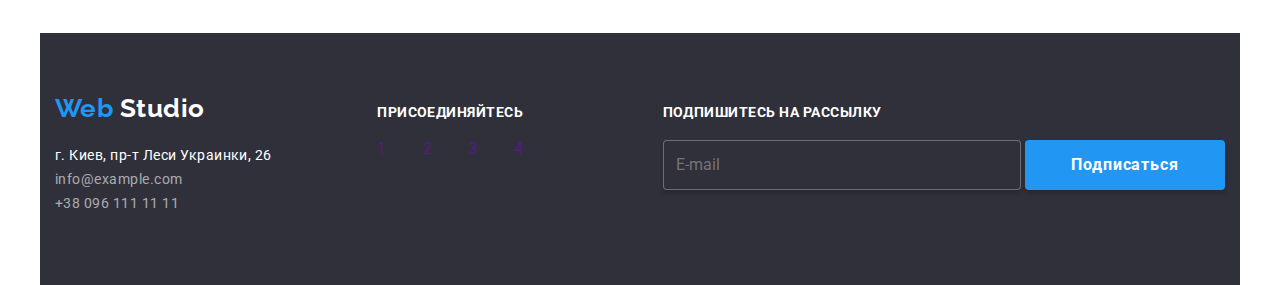
==== commit 914ab31a: "Сделан полностью" ====
--- a/portfolio.html
+++ b/portfolio.html
@@ -19,7 +19,7 @@
  <Ul class="navigation-list">
    
  <li class="navigation-list-item">
-     <a href="" class="navigation-list-item-link link">Студия</a> 
+     <a href="./index.html" class="navigation-list-item-link link">Студия</a> 
  </li>
  <li class="navigation-list-item">
      <a href="./portfolio.html" class="navigation-list-item-link link">Портфолио</a> 
@@ -69,8 +69,11 @@
             <a href="" class="projects-works-list-link link">
                 <p class="projects-works-text" hidden>Технокряк это современная площадка распространения коронавируса. Компании используют эту платформу для цифрового шпионажа и атак на защищённые сервера конкурентов.</p>
               <img src="./images-portfolio/img-1.jpg" alt="Проект-1" width="370" height="294">
-               <h3 class="projects-works-title">Технокряк</h3>
+              <div class="projects-works-list-name" >
+                <h3 class="projects-works-title">Технокряк</h3>
                <p class="projects-works-name">Веб-сайт</p>
+
+              </div> 
             
             </a>
            </li>
@@ -78,8 +81,11 @@
                <a href="" class="projects-works-list-link link" >
                 <p class="projects-works-text" hidden>Технокряк это современная площадка распространения коронавируса. Компании используют эту платформу для цифрового шпионажа и атак на защищённые сервера конкурентов.</p>
                <img src="./images-portfolio/img-2.jpg" alt="Проект-2" width="370" height="294">
-               <h3 class="projects-works-title" >Постер New Orlean vs Golden Star</h3>
+              <div class="projects-works-list-name" >
+                <h3 class="projects-works-title" >Постер New Orlean vs Golden Star</h3>
                <p class="projects-works-name" >Дизайн</p>
+
+              </div> 
             
             </a>
         </li>
@@ -87,8 +93,10 @@
             <a href="" class="projects-works-list-link link" >
                 <p class="projects-works-text" hidden>Технокряк это современная площадка распространения коронавируса. Компании используют эту платформу для цифрового шпионажа и атак на защищённые сервера конкурентов.</p>
                 <img src="./images-portfolio/img-3.jpg" alt="Проект-3" width="370" height="294">
-              <h3 class="projects-works-title" >Ресторан Seafood</h3>
+              <div class="projects-works-list-name" >
+                <h3 class="projects-works-title" >Ресторан Seafood</h3>
               <p class="projects-works-name" >Приложение</p>
+              </div> 
             
             </a>
         </li>
@@ -96,8 +104,10 @@
             <a href="" class="projects-works-list-link link" >
                 <p class="projects-works-text" hidden>Технокряк это современная площадка распространения коронавируса. Компании используют эту платформу для цифрового шпионажа и атак на защищённые сервера конкурентов.</p>
                 <img src="./images-portfolio/img-4.jpg" alt="Проект-4" width="370" height="294">
-              <h3 class="projects-works-title" >Проект Prime</h3>
-              <p class="projects-works-name" >Маркетинг</p>
+               <div class="projects-works-list-name" >
+                <h3 class="projects-works-title" >Проект Prime</h3>
+                <p class="projects-works-name" >Маркетинг</p>
+               </div> 
            
             </a>
         </li>
@@ -105,17 +115,21 @@
              <a href="" class="projects-works-list-link link" >
                 <p class="projects-works-text" hidden>Технокряк это современная площадка распространения коронавируса. Компании используют эту платформу для цифрового шпионажа и атак на защищённые сервера конкурентов.</p>
               <img src="./images-portfolio/img-5.jpg" alt="Проект-5" width="370" height="294">
-              <h3 class="projects-works-title" >Проект Boxes</h3>
-              <p class="projects-works-name" >Приложение</p>
-
+               <div class="projects-works-list-name" >
+                <h3 class="projects-works-title" >Проект Boxes</h3>
+                <p class="projects-works-name" >Приложение</p>
+  
+               </div> 
             </a>
         </li>
         <li class="projects-works-list" > 
             <a href="" class="projects-works-list-link link" >
                 <p class="projects-works-text" hidden>Технокряк это современная площадка распространения коронавируса. Компании используют эту платформу для цифрового шпионажа и атак на защищённые сервера конкурентов.</p>
               <img src="./images-portfolio/img-6.jpg" alt="Проект-6" width="370" height="294">
-              <h3 class="projects-works-title" >Inspiration has no Borders</h3>
-              <p class="projects-works-name" >Веб-сайт</p>
+               <div class="projects-works-list-name" >
+                <h3 class="projects-works-title" >Inspiration has no Borders</h3>
+                <p class="projects-works-name" >Веб-сайт</p>
+               </div> 
 
             </a>
         </li>
@@ -123,8 +137,10 @@
             <a href="" class="projects-works-list-link link" >
                 <p class="projects-works-text" hidden>Технокряк это современная площадка распространения коронавируса. Компании используют эту платформу для цифрового шпионажа и атак на защищённые сервера конкурентов.</p>
               <img src="./images-portfolio/img-7.jpg" alt="Проект-7" width="370" height="294">
-              <h3 class="projects-works-title" >Издание Limited Edition</h3>
-              <p class="projects-works-name" >Дизайн</p>
+               <div class="projects-works-list-name" >
+                <h3 class="projects-works-title" >Издание Limited Edition</h3>
+                <p class="projects-works-name" >Дизайн</p>
+               </div> 
 
             </a>
         </li>
@@ -132,16 +148,20 @@
             <a href="" class="projects-works-list-link link" >
                 <p class="projects-works-text" hidden>Технокряк это современная площадка распространения коронавируса. Компании используют эту платформу для цифрового шпионажа и атак на защищённые сервера конкурентов.</p>
               <img src="./images-portfolio/img-8.jpg" alt="Проект-8" width="370" height="294">
-              <h3 class="projects-works-title" >Проект LAB</h3>
-              <p class="projects-works-name" >Маркетинг</p>
+               <div class="projects-works-list-name" >
+                <h3 class="projects-works-title" >Проект LAB</h3>
+                <p class="projects-works-name" >Маркетинг</p>
+               </div> 
             </a>
         </li>
         <li class="projects-works-list" > 
             <a href="" class="projects-works-list-link link" >
                 <p class="projects-works-text" hidden>Технокряк это современная площадка распространения коронавируса. Компании используют эту платформу для цифрового шпионажа и атак на защищённые сервера конкурентов.</p>
               <img src="./images-portfolio/img-9.jpg" alt="Проект-9" width="370" height="294">
-              <h3 class="projects-works-title" >Growing Business</h3>
-             <p class="projects-works-name" >Приложение</p>
+               <div class="projects-works-list-name" >
+                <h3 class="projects-works-title" >Growing Business</h3>
+                <p class="projects-works-name" >Приложение</p>
+               </div> 
             </a>
           </li>
 </ul>
@@ -172,7 +192,7 @@
     </div>
     <div class="mailing-list">
         <b class="social-icons-title" >  Подпишитесь на рассылку    </b>
-        <input  type="email" name="email" required="" placeholder="E-mail" class="mailing-list-input">
+        <input  type="email" name="email" required="" placeholder="   E-mail" class="mailing-list-input">
         <button  type="submit" class="mailing-list-btn">Подписаться</button>
     </div>
     </footer>
--- a/css/style.css
+++ b/css/style.css
@@ -1,7 +1,6 @@
 html{
 
-box-sizing: border-box;
-
+    box-sizing: border-box;
 
 }
 
@@ -14,27 +13,30 @@
     padding: 0; 
 }
 
-
 :root{
---primary-title-color: #212121;
---primary-text-color: #757575;
---accent-color: #2196F3;
---primary-white-color: #FFFFFF;
---secondary-white-color:#F5F4FA;
---primary-background-colorrgba: rgba(47, 48, 58, 0.8);
-}
-
+
+    --primary-title-color: #212121;
+    --primary-text-color: #757575;
+    --accent-color: #2196F3;
+    --primary-white-color: #FFFFFF;
+    --secondary-white-color:#F5F4FA;
+    --primary-background-colorrgba: rgba(47, 48, 58, 0.8);
+}
 
 h1 {
     margin: 0;
-  }
+}
 
 ul{
 
     list-style-type: none;
-   
-
-}
+  
+}
+img{
+
+    display: block;
+}
+
 body{
 
     font-family: 'Roboto', sans-serif;
@@ -47,16 +49,15 @@
 .link{
 
     text-decoration: none;
-
-        
+     
 }
 
 .conteiner{
-  width: 1200px;
-  padding-left: 15px;
-  padding-right: 15px;
-  margin-left: auto;
-  margin-right: auto;
+    width: 1200px;
+    padding-left: 15px;
+    padding-right: 15px;
+    margin-left: auto;
+    margin-right: auto;
 
 }
 
@@ -75,7 +76,6 @@
     display: flex;
     align-items: center;
 }
-
 
 .navigation-list{
 
@@ -120,9 +120,7 @@
 
 /* Header Adress */
 
-  
-
-
+ 
 .header-utils{
     display: flex;
     
@@ -143,7 +141,6 @@
 
     margin-right: 50px;
 
-
 }
 
 .header-address-mail{
@@ -174,6 +171,7 @@
 }
 
 /* Logotip */
+
 .Logo-full{
     margin-right: 85px;
 
@@ -194,7 +192,6 @@
 /* Главная  часть */
 
 .Main{
-
  
     width: 1600px;
     height: 800px;
@@ -206,8 +203,7 @@
 .main-part{
 
     text-align: center;
-    
-
+   
 }
 
 .main-part-title {
@@ -257,8 +253,6 @@
    
  }
 
-
-
 .advantage-list-item:not(:last-child){
 
     margin-right: 30px;
@@ -276,14 +270,8 @@
     color: var(--primary-title-color);
 }
 
-.advantage-list-item{
-    
-
- 
-}
-
 .advantage-list-fon{
-
+   display: flex;
     width: 270px;
     height: 120px;
     background: #F5F4FA;
@@ -298,6 +286,11 @@
     color: var(--primary-text-color);
 
 }
+.image{
+    margin-left: auto;
+    margin-right: auto;
+    align-self:center;
+}
 .second-title{
    margin-bottom: 50px;
 
@@ -318,6 +311,7 @@
     display: flex;
    
 }
+
 .works-list-item:not(:last-child){
 
     margin-right: 30px;
@@ -361,7 +355,7 @@
     display: flex;
     justify-content: space-between;
     
-    
+ 
 }
 
 .team-list-item{
@@ -419,12 +413,13 @@
     display: flex;
 }
 .clients-list li{
-
+    display: flex;
     width: 170px;
-    line-height: 90px;
+    height: 90px;
     border: 1px solid #AFB1B8;
     box-sizing: border-box;
     border-radius: 4px;
+    
 }
 
 .clients-list-item{
@@ -440,6 +435,13 @@
     padding-top: 94px;
     padding-bottom: 94px;
 
+}
+
+.clients-list a {
+
+    display: flex;
+    margin-left: auto;
+    margin-right: auto;
 }
 
 /* Footer */
@@ -447,7 +449,7 @@
 .footer {
   
    background: #2F303A;
-
+   height: 252px;
    
    
 }
@@ -467,22 +469,32 @@
 }
 .footer-address-text{
     
+    margin-top: 20px;
     font-style: normal;
     font-size: 14px;
-    line-height: 1.71;
+    line-height: 1.714;
     
     color: var(--primary-white-color);
 }
 
+
+
+
+
 .footer-address-text-link{
 
     font-size: 14px;
-    line-height: 1.71px;
+    line-height: 1.714px;
        
     color: rgba(255, 255, 255, 0.6);
 
 }
 
+.footer-address a:not(:first-child){
+
+    margin-top: 9px;
+}
+
 .footer-address a:hover,
 .footer-address a:focus{
 
@@ -490,24 +502,28 @@
 }
 
 .footer.conteiner{
-
         display: flex;
-       justify-content: space-between;
         padding-top: 60px;
         padding-bottom: 60px;
         align-items: baseline;
-        
+        justify-content: space-between;
     }
-   
+ 
+.social-icons{
+
+    margin-left: 60px;
+
+
+    }
 .social-icons-list{
 
     display: flex;
-    margin-top: 10px;
+    margin-top: 20px;
     justify-content: space-between;
 }
 
 .social-icons-title{
-  
+    display: flex;
     font-weight: 700;
     font-size: 14px;
     line-height: 1.143;
@@ -520,27 +536,42 @@
 /* Footer кнопки */
 
 .mailing-list{
-    display: block;
+    
+    margin-left: 94px;
 }
 
 .mailing-list-btn{
-    
+    width: 200px;
+    height: 50px;
+        
+    border: 0px;
+
     font-weight: 700;
     font-size: 16px;
     line-height: 1.87;
     font-family: inherit; 
     letter-spacing: 0.06em;
 
+    box-shadow: 0px 4px 4px rgba(0, 0, 0, 0.15);
+    border-radius: 4px;
+
     color:var(--primary-white-color);
     background: var(--accent-color);
 }
 .mailing-list-input{
- 
+    width: 358px;
+    height: 50px; 
+
+    border: 0px;
+    margin-top: 20px;
     font-weight: normal;
     font-size: 16px;
     line-height: 1.25px;
          
-    
+    border: 1px solid rgba(255, 255, 255, 0.3);
+    box-sizing: border-box;
+    box-shadow: 0px 4px 4px rgba(0, 0, 0, 0.15);
+    border-radius: 4px;
     background: #2F303A;
     color: rgba(255, 255, 255, 0.6);
 }
@@ -570,6 +601,12 @@
 
     color: var(--primary-title-color);
     background: var(--secondary-white-color);
+    border: 0px;
+    border-radius: 4px;
+    padding-top: 6px;
+    padding-right: 22px;
+    padding-bottom: 6px;
+    padding-left: 22px;
 }
 .projects-list-btn:hover,
 .projects-list-btn:focus{
@@ -586,6 +623,16 @@
     padding-bottom: 94px;
 }
 
+.projects-works-list-name{
+
+    border: 1px solid #EEEEEE;
+    padding-top: 20px;
+    padding-right: 24px;
+    padding-bottom: 20px;
+    padding-left: 24px;
+    
+}
+
 .projects-works-list:not(:nth-child(3n)){
 
     margin-right: 30px;
@@ -598,8 +645,6 @@
 
 .projects-works-title{
 
-    margin-top: 20px;
-    
     font-weight: 700;
     font-size: 18px;
     line-height: 2.0;
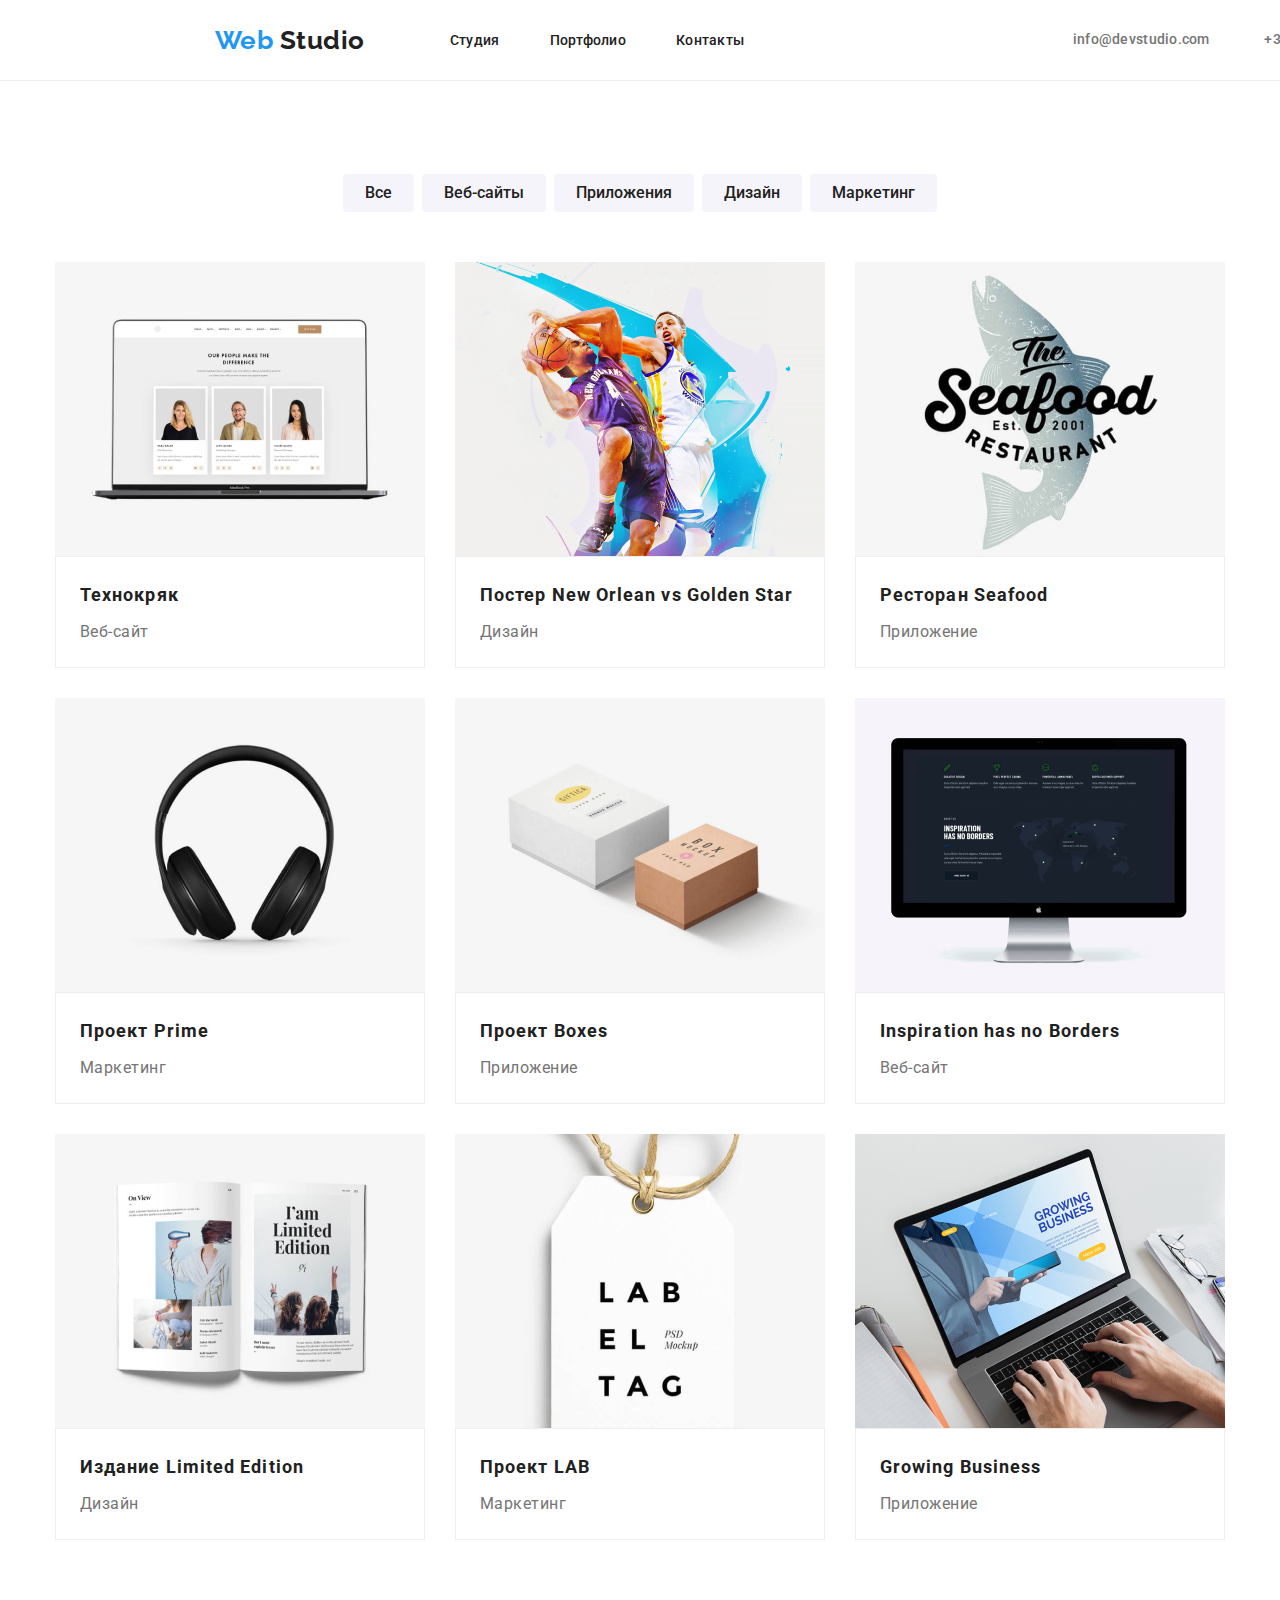
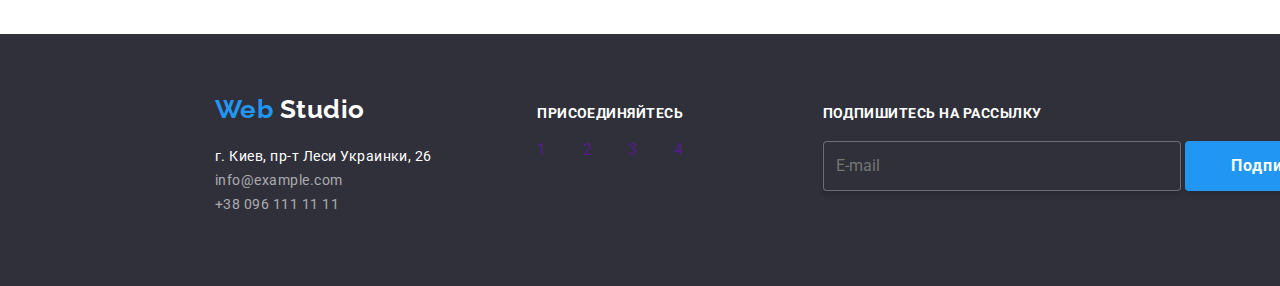
==== commit b3fae734: "Footer&Header" ====
--- a/portfolio.html
+++ b/portfolio.html
@@ -168,34 +168,38 @@
      </section>
 </main>
     <!-- нижний колонтитул -->
-    <footer class="footer conteiner" >
-        <div><a href="./index.html" lang="en" class="footer-logo link"> <span class="Logo">Web</span>  Studio</a>
-            <address class="footer-address">
-                <p class="footer-address-text">
-                <a href="https://goo.gl/maps/vrVEEUY3mswcLjKn8" target="-blank" class="footer-address-text link">г. Киев, пр-т Леси Украинки, 26</a>  <br/>
-                <a href="mailto:info@example.com" class="footer-address-text-link link" >info@example.com</a><br/>
-                <a href="tel:+380961111111" class="footer-address-text-link link" >+38 096 111 11 11</a>
-               </p>         
-            </address></div> 
-    <div class="social-icons">
-        <b class="social-icons-title" >присоединяйтесь</b>
-        <ul class="social-icons-list">
-            <li><a href="" aria-label="Иконка инстаграмма" class="social-icons-list-link link">1</a>
-            </li>
-            <li><a href="" aria-label="Иконка Твиттера" class="social-icons-list-link link" >2</a>
-            </li>
-            <li><a href="" aria-label="Иконка Фейсбука" class="social-icons-list-link link" >3</a>
-            </li>
-            <li><a href="" aria-label="Иконка Линкиндина" class="social-icons-list-link link" >4</a>
-            </li> 
-        </ul>
-    </div>
-    <div class="mailing-list">
-        <b class="social-icons-title" >  Подпишитесь на рассылку    </b>
-        <input  type="email" name="email" required="" placeholder="   E-mail" class="mailing-list-input">
-        <button  type="submit" class="mailing-list-btn">Подписаться</button>
-    </div>
-    </footer>
+    <footer class="footer " >
+      <div class="conteiner">
+          <div class="address-conteiner">
+              <a href="./index.html" lang="en" class="footer-logo link"> <span class="Logo">Web</span>  Studio</a>
+              <address class="footer-address">
+                  <p class="footer-address-text">
+                  <a href="https://goo.gl/maps/vrVEEUY3mswcLjKn8" target="-blank" class="footer-address-text link">г. Киев, пр-т Леси Украинки, 26</a>  <br/>
+                  <a href="mailto:info@example.com" class="footer-address-text-link link" >info@example.com</a><br/>
+                  <a href="tel:+380961111111" class="footer-address-text-link link" >+38 096 111 11 11</a>
+                 </p>         
+              </address>
+          </div> 
+  <div class="social-icons">
+      <b class="social-icons-title" >присоединяйтесь</b>
+      <ul class="social-icons-list">
+          <li><a href="" aria-label="Иконка инстаграмма" class="social-icons-list-link link">1</a>
+          </li>
+          <li><a href="" aria-label="Иконка Твиттера" class="social-icons-list-link link" >2</a>
+          </li>
+          <li><a href="" aria-label="Иконка Фейсбука" class="social-icons-list-link link" >3</a>
+          </li>
+          <li><a href="" aria-label="Иконка Линкиндина" class="social-icons-list-link link" >4</a>
+          </li> 
+      </ul>
+  </div>
+  <div class="mailing-list">
+      <b class="social-icons-title" >  Подпишитесь на рассылку    </b>
+      <input  type="email" name="email" required="" placeholder="   E-mail" class="mailing-list-input">
+      <button  type="submit" class="mailing-list-btn">Подписаться</button>
+  </div>
+  </div> 
+  </footer>
     
 </body>
 </html>--- a/css/style.css
+++ b/css/style.css
@@ -60,6 +60,13 @@
     margin-right: auto;
 
 }
+.Header{
+
+    width: 1600px;
+    border-bottom: 1px solid #ECECEC;
+    margin-left: auto;
+    margin-right: auto;
+}
 
 .Header .conteiner{
 
@@ -69,6 +76,7 @@
     
 }
 
+  
 /* Header navigation */
 
 .Navigation{
@@ -339,10 +347,13 @@
 /* Сотрудники */
 
 .team{
+    width: 1600px;
+    height: 702px;
     padding-top: 94px;
     padding-bottom: 94px;
     background: var(--secondary-white-color);
-    
+     margin-left: auto;
+    margin-right: auto;
         
 }
 
@@ -450,7 +461,9 @@
   
    background: #2F303A;
    height: 252px;
-   
+   width: 1600px;
+   margin-left: auto;
+   margin-right: auto;
    
 }
 
@@ -463,6 +476,7 @@
     font-weight: 700;
     font-size: 26px;
     line-height: 1.192;
+    font-style: normal;
     
     color: var(--primary-white-color);
 
@@ -501,7 +515,7 @@
    color: var(--accent-color);
 }
 
-.footer.conteiner{
+.footer .conteiner{
         display: flex;
         padding-top: 60px;
         padding-bottom: 60px;
